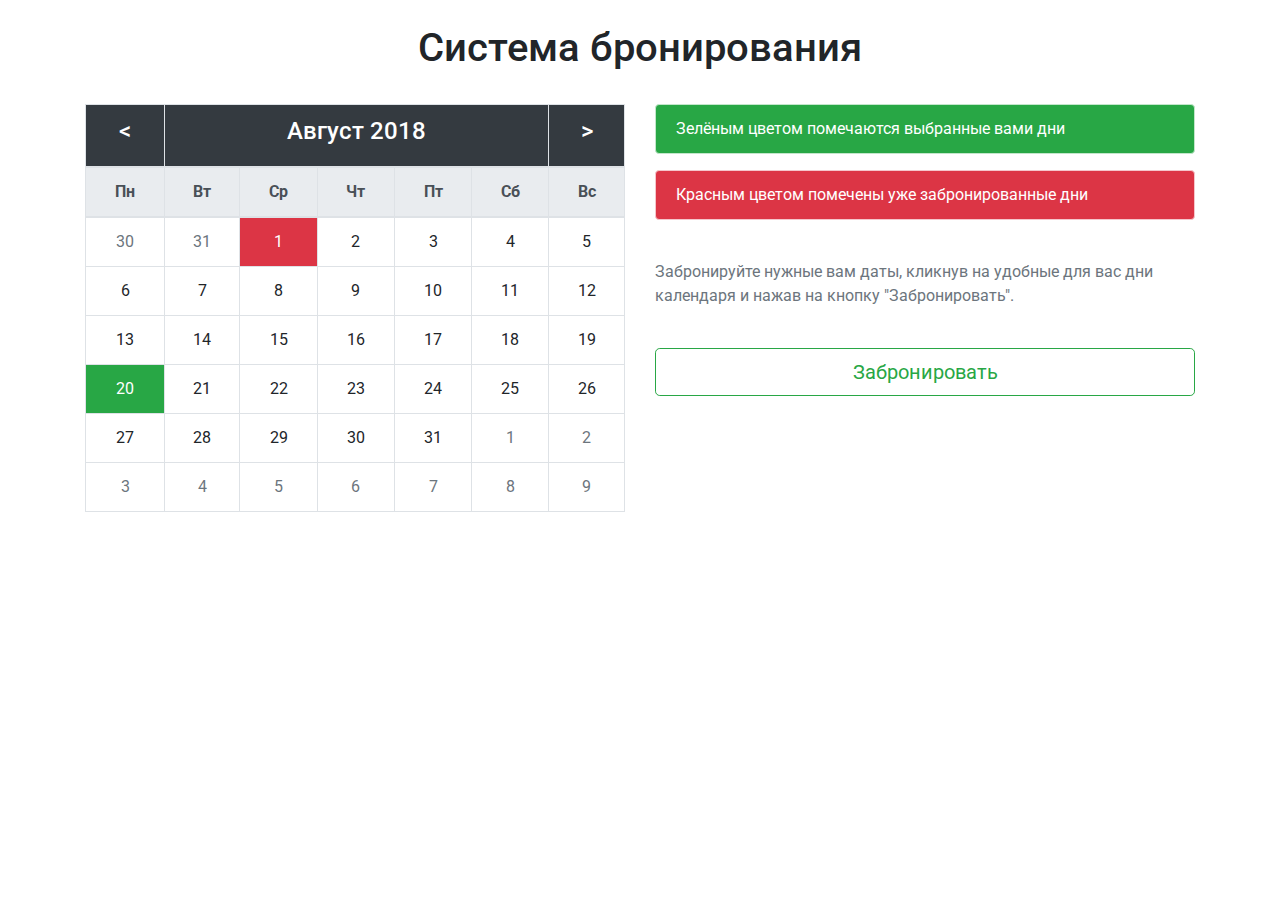
==== index.html @ 52146492 "Добавил скрипт генерации календаря" ====
﻿<!doctype html>
<html lang="ru">
<head>

	<!-- Мета-теги -->

	<meta charset="utf-8">
	<meta name="viewport" content="width=device-width, initial-scale=1, shrink-to-fit=no">

	<!-- Bootstrap стили -->
	<link rel="stylesheet" href="https://maxcdn.bootstrapcdn.com/bootstrap/4.0.0/css/bootstrap.min.css" integrity="sha384-Gn5384xqQ1aoWXA+058RXPxPg6fy4IWvTNh0E263XmFcJlSAwiGgFAW/dAiS6JXm" crossorigin="anonymous">

	<!-- Свои стили -->

	<link rel="stylesheet" type="text/css" href="style.css">

	<!-- Заголовок страницы -->

	<title>Система бронирования</title>

</head>
<body>
    <div class="container">

    	<!-- Заголовок -->

    	<div class="row">
    		<div class="col">
    			<br>
				<h1 class="text-center">Система бронирования</h1>
				<br>
			</div><!-- end of .col -->
    	</div><!-- end of .row -->

    	<!-- Основной контент -->

		<div class="row">

			<!-- Отображение календаря -->

			<div class="col-md-6">
				<table id="calendar" class="table table-bordered text-center">

					<!-- Заголовки таблицы -->

					<thead class="thead-light">
						<tr>
							<th class="bg-dark"><h4 class="text-white"><</h4></th>
							<th class="bg-dark" colspan="5"><h4 class="text-white">Август 2018</h4></th>
							<th class="bg-dark"><h4 class="text-white">></h4></th>
						</tr>
						<tr>
				      		<th scope="col">Пн</th>
					      	<th scope="col">Вт</th>
					      	<th scope="col">Ср</th>
					      	<th scope="col">Чт</th>
					      	<th scope="col">Пт</th>
					      	<th scope="col">Сб</th>
					      	<th scope="col">Вс</th>
				    	</tr>
				  	</thead>

				  	<!-- Тело таблицы -->

				  	<tbody>
				    	<tr>
					    	<td class="text-muted">30</td>
					    	<td class="text-muted">31</td>
					    	<td class="bg-danger text-white">1</td>
					    	<td>2</td>
					    	<td>3</td>
					    	<td>4</td>
					    	<td>5</td>
				    	</tr>
				    	<tr>
					    	<td>6</td>
					    	<td>7</td>
					    	<td>8</td>
					    	<td>9</td>
					    	<td>10</td>
					    	<td>11</td>
					    	<td>12</td>
				    	</tr>
				    	<tr>
					    	<td>13</td>
					    	<td>14</td>
					    	<td>15</td>
					    	<td>16</td>
					    	<td>17</td>
					    	<td>18</td>
					    	<td>19</td>
				    	</tr>
				    	<tr>
					    	<td class="bg-success text-white">20</td>
					    	<td>21</td>
					    	<td>22</td>
					    	<td>23</td>
					    	<td>24</td>
					    	<td>25</td>
					    	<td>26</td>
				    	</tr>
				    	<tr>
					    	<td>27</td>
					    	<td>28</td>
					    	<td>29</td>
					    	<td>30</td>
					    	<td>31</td>
					    	<td class="text-muted">1</td>
					    	<td class="text-muted">2</td>
				    	</tr>
				    	<tr>
					    	<td class="text-muted">3</td>
					    	<td class="text-muted">4</td>
					    	<td class="text-muted">5</td>
					    	<td class="text-muted">6</td>
					    	<td class="text-muted">7</td>
					    	<td class="text-muted">8</td>
					    	<td class="text-muted">9</td>
				    	</tr>
				  	</tbody>
				</table>
			</div><!-- end of .col-6 -->

			<!-- Отображение кнопки "Забронировать" и подсказок -->

			<div class="col-md-6">

				<!-- Подсказки -->

				<div class="alert alert-success bg-success text-white" role="alert">
					Зелёным цветом помечаются выбранные вами дни
				</div>

				<div class="alert alert-danger bg-danger text-white" role="alert">
					Красным цветом помечены уже забронированные дни
				</div>

				<!-- Небольшой текст со справкой -->

				<br>
				<p class="text-muted">Забронируйте нужные вам даты, кликнув на удобные для вас дни календаря и нажав на кнопку "Забронировать".</p>

				<!-- Кнопка "Забронировать" -->

				<br>
				<button type="button" class="btn btn-outline-success btn-lg btn-block">Забронировать</button>
				<br>
			</div><!-- end of .col-6 -->

		</div><!-- end of .row -->
	</div><!-- end of .container -->

	<!-- Область подключения скриптов -->

	<!-- Bootstrap -->

	<script src="https://code.jquery.com/jquery-3.2.1.slim.min.js" integrity="sha384-KJ3o2DKtIkvYIK3UENzmM7KCkRr/rE9/Qpg6aAZGJwFDMVNA/GpGFF93hXpG5KkN" crossorigin="anonymous"></script>
	<script src="https://cdnjs.cloudflare.com/ajax/libs/popper.js/1.12.9/umd/popper.min.js" integrity="sha384-ApNbgh9B+Y1QKtv3Rn7W3mgPxhU9K/ScQsAP7hUibX39j7fakFPskvXusvfa0b4Q" crossorigin="anonymous"></script>
	<script src="https://maxcdn.bootstrapcdn.com/bootstrap/4.0.0/js/bootstrap.min.js" integrity="sha384-JZR6Spejh4U02d8jOt6vLEHfe/JQGiRRSQQxSfFWpi1MquVdAyjUar5+76PVCmYl" crossorigin="anonymous"></script>

	<!-- Свои скрипты -->

	<script type="text/javascript" src="script.js"></script>

</body>
</html>
---- style.css ----
@import url('https://fonts.googleapis.com/css?family=Roboto');

body {
	font-family: 'Roboto', sans-serif;
}
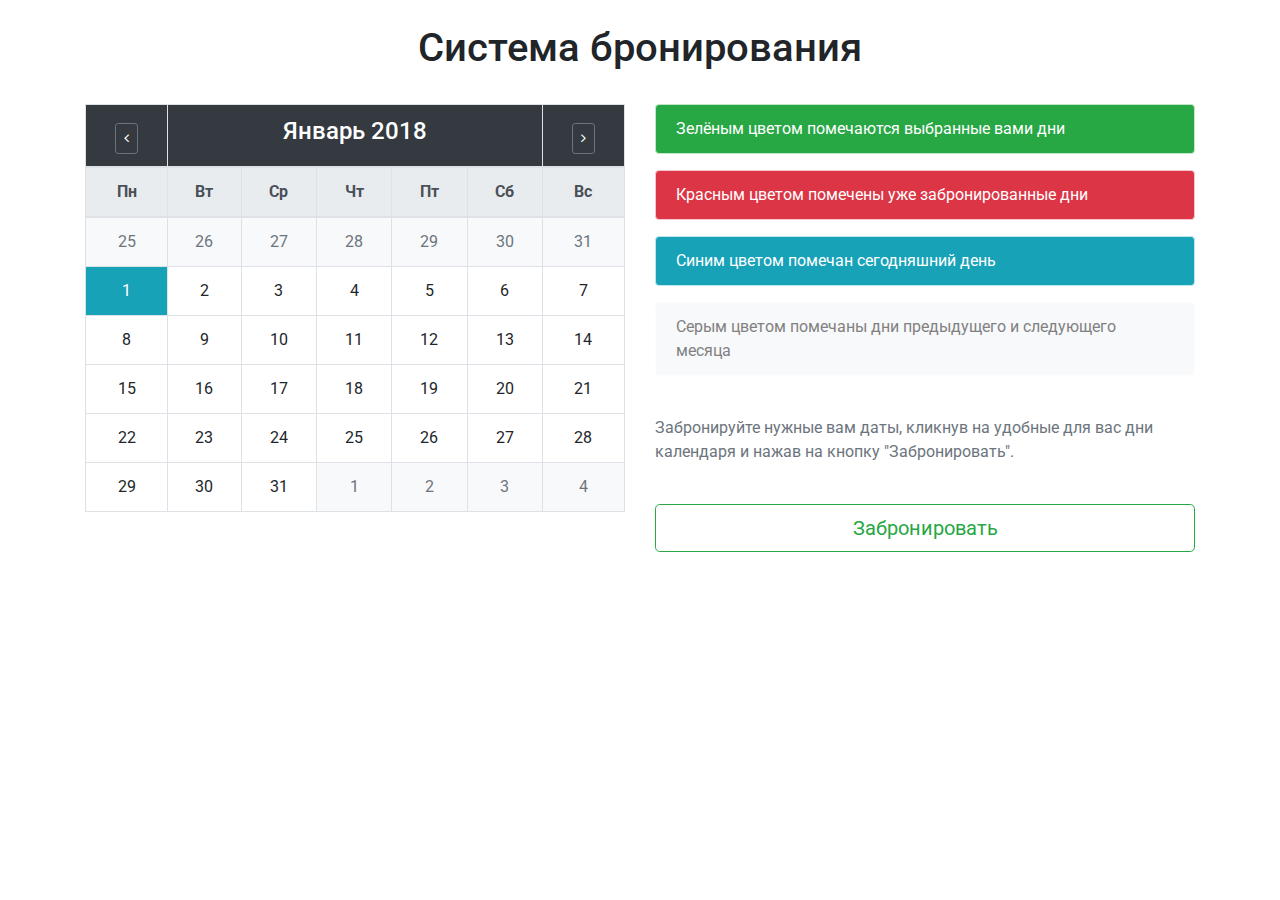
==== commit 18360c7b: "." ====
--- a/index.html
+++ b/index.html
@@ -12,6 +12,7 @@
 
 	<!-- Свои стили -->
 
+	<link rel="stylesheet" type="text/css" href="css/fontawesome.css">
 	<link rel="stylesheet" type="text/css" href="style.css">
 
 	<!-- Заголовок страницы -->
@@ -39,15 +40,25 @@
 			<!-- Отображение календаря -->
 
 			<div class="col-md-6">
-				<table id="calendar" class="table table-bordered text-center">
+				<table id="calendar" class="table table-bordered rounded text-center">
 
 					<!-- Заголовки таблицы -->
 
 					<thead class="thead-light">
 						<tr>
-							<th class="bg-dark"><h4 class="text-white"><</h4></th>
-							<th class="bg-dark" colspan="5"><h4 class="text-white">Август 2018</h4></th>
-							<th class="bg-dark"><h4 class="text-white">></h4></th>
+							<th id="prevMonth" class="bg-dark">
+								<button type="button" class="btn btn-outline-secondary btn-sm">
+									<i class="fa fa-angle-left text-white"></i>
+								</button>
+							</th>
+							<th id="month-name" class="bg-dark" colspan="5">
+								<!-- <h5 class="text-white">Август 2018</h5> -->
+							</th>
+							<th id="nextMonth" class="bg-dark">
+								<button type="button" class="btn btn-outline-secondary btn-sm">
+									<i class="fa fa-angle-right text-white"></i>
+								</button>
+							</th>
 						</tr>
 						<tr>
 				      		<th scope="col">Пн</th>
@@ -135,6 +146,14 @@
 					Красным цветом помечены уже забронированные дни
 				</div>
 
+				<div class="alert alert-info bg-info text-white" role="alert">
+					Синим цветом помечан сегодняшний день
+				</div>
+
+				<div class="alert alert-light bg-light" role="alert">
+					Серым цветом помечаны дни предыдущего и следующего месяца
+				</div>
+
 				<!-- Небольшой текст со справкой -->
 
 				<br>
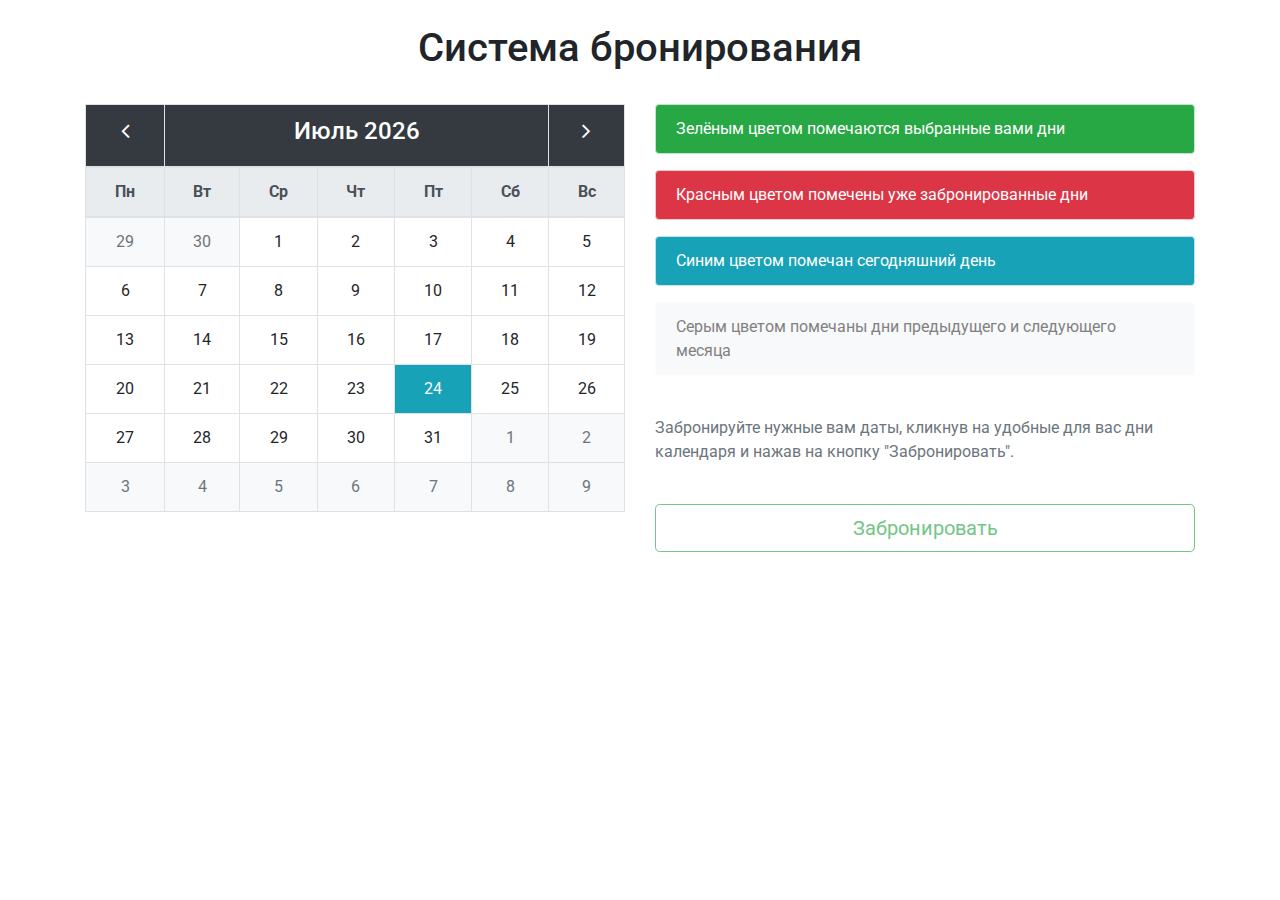
==== commit 41e1bc8b: "." ====
--- a/index.html
+++ b/index.html
@@ -47,17 +47,17 @@
 					<thead class="thead-light">
 						<tr>
 							<th id="prevMonth" class="bg-dark">
-								<button type="button" class="btn btn-outline-secondary btn-sm">
+								<h4 class="text-white">
 									<i class="fa fa-angle-left text-white"></i>
-								</button>
+								</h4>
 							</th>
 							<th id="month-name" class="bg-dark" colspan="5">
 								<!-- <h5 class="text-white">Август 2018</h5> -->
 							</th>
 							<th id="nextMonth" class="bg-dark">
-								<button type="button" class="btn btn-outline-secondary btn-sm">
+								<h4 class="text-white">
 									<i class="fa fa-angle-right text-white"></i>
-								</button>
+								</h4>
 							</th>
 						</tr>
 						<tr>
@@ -162,7 +162,7 @@
 				<!-- Кнопка "Забронировать" -->
 
 				<br>
-				<button type="button" class="btn btn-outline-success btn-lg btn-block">Забронировать</button>
+				<button type="button" class="btn btn-outline-success btn-lg btn-block" disabled>Забронировать</button>
 				<br>
 			</div><!-- end of .col-6 -->
 
@@ -173,7 +173,7 @@
 
 	<!-- Bootstrap -->
 
-	<script src="https://code.jquery.com/jquery-3.2.1.slim.min.js" integrity="sha384-KJ3o2DKtIkvYIK3UENzmM7KCkRr/rE9/Qpg6aAZGJwFDMVNA/GpGFF93hXpG5KkN" crossorigin="anonymous"></script>
+	<script src="https://code.jquery.com/jquery-3.3.1.min.js" integrity="sha256-FgpCb/KJQlLNfOu91ta32o/NMZxltwRo8QtmkMRdAu8=" crossorigin="anonymous"></script>
 	<script src="https://cdnjs.cloudflare.com/ajax/libs/popper.js/1.12.9/umd/popper.min.js" integrity="sha384-ApNbgh9B+Y1QKtv3Rn7W3mgPxhU9K/ScQsAP7hUibX39j7fakFPskvXusvfa0b4Q" crossorigin="anonymous"></script>
 	<script src="https://maxcdn.bootstrapcdn.com/bootstrap/4.0.0/js/bootstrap.min.js" integrity="sha384-JZR6Spejh4U02d8jOt6vLEHfe/JQGiRRSQQxSfFWpi1MquVdAyjUar5+76PVCmYl" crossorigin="anonymous"></script>
 
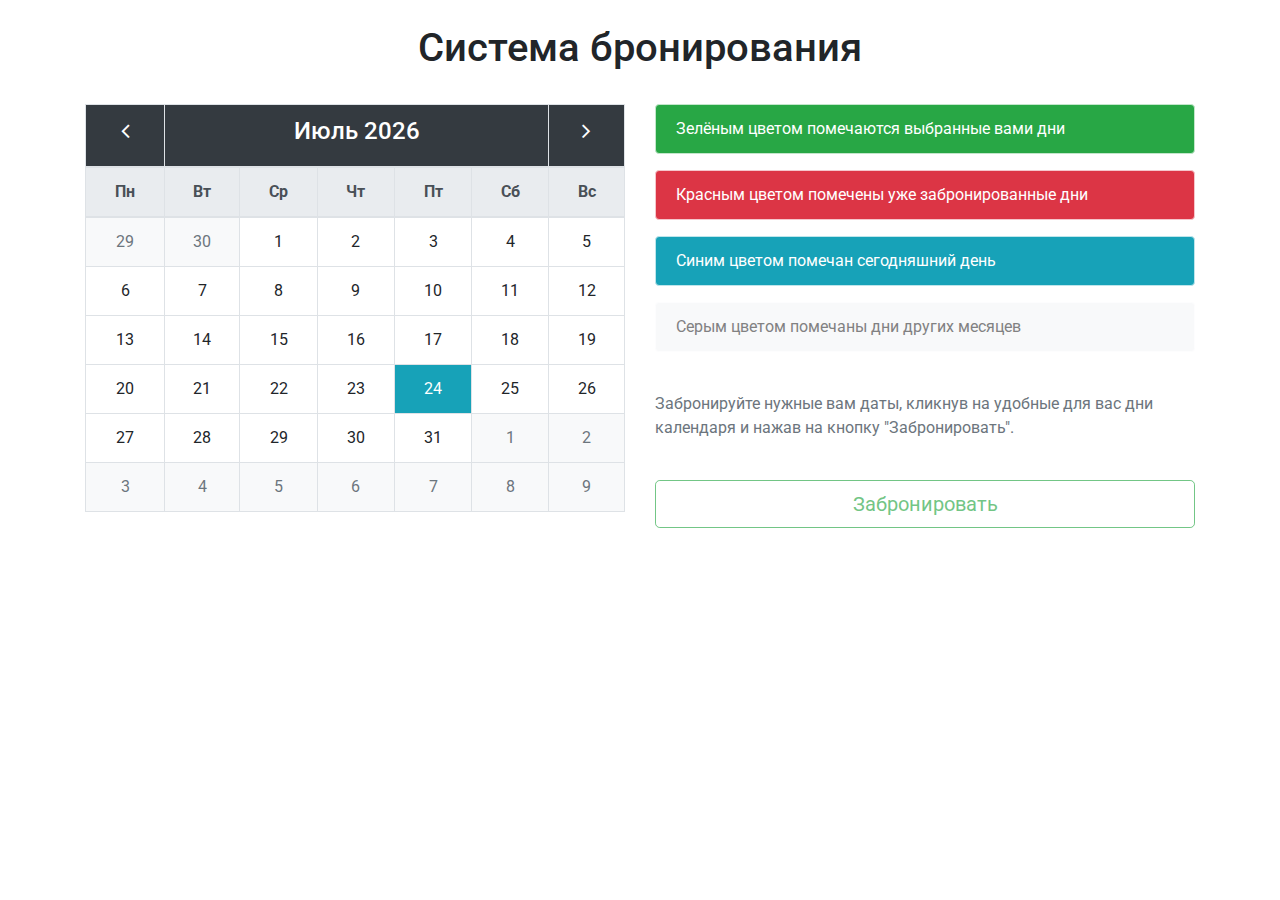
==== commit 58f94ea7: "Почти окончательное решение" ====
--- a/index.html
+++ b/index.html
@@ -151,7 +151,7 @@
 				</div>
 
 				<div class="alert alert-light bg-light" role="alert">
-					Серым цветом помечаны дни предыдущего и следующего месяца
+					Серым цветом помечаны дни других месяцев
 				</div>
 
 				<!-- Небольшой текст со справкой -->
@@ -162,7 +162,7 @@
 				<!-- Кнопка "Забронировать" -->
 
 				<br>
-				<button type="button" class="btn btn-outline-success btn-lg btn-block" disabled>Забронировать</button>
+				<button id="bookedButton" type="button" class="btn btn-outline-success btn-lg btn-block" disabled>Забронировать</button>
 				<br>
 			</div><!-- end of .col-6 -->
 
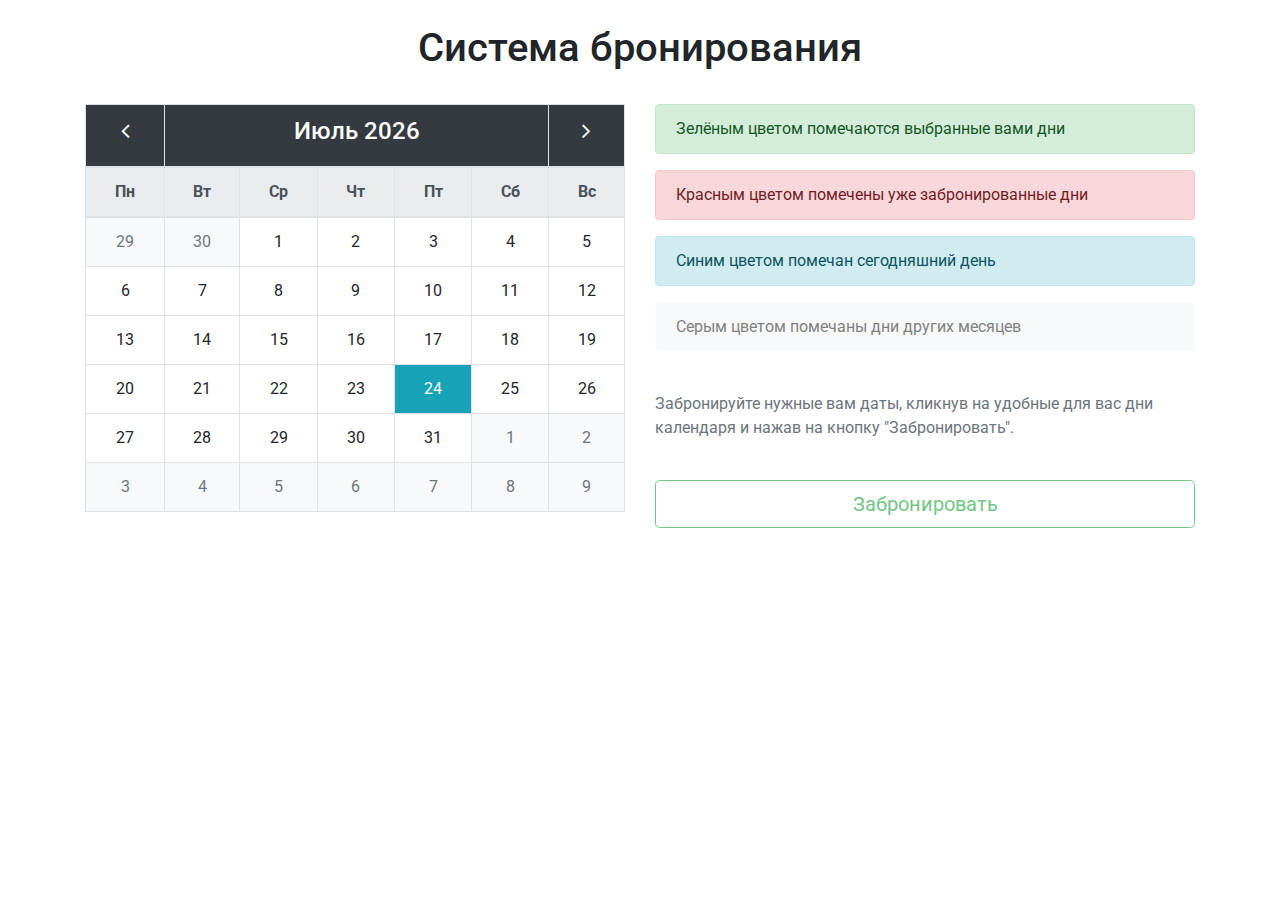
==== commit 1f187cdc: "." ====
--- a/index.html
+++ b/index.html
@@ -138,15 +138,15 @@
 
 				<!-- Подсказки -->
 
-				<div class="alert alert-success bg-success text-white" role="alert">
+				<div class="alert alert-success" role="alert">
 					Зелёным цветом помечаются выбранные вами дни
 				</div>
 
-				<div class="alert alert-danger bg-danger text-white" role="alert">
+				<div class="alert alert-danger " role="alert">
 					Красным цветом помечены уже забронированные дни
 				</div>
 
-				<div class="alert alert-info bg-info text-white" role="alert">
+				<div class="alert alert-info " role="alert">
 					Синим цветом помечан сегодняшний день
 				</div>
 
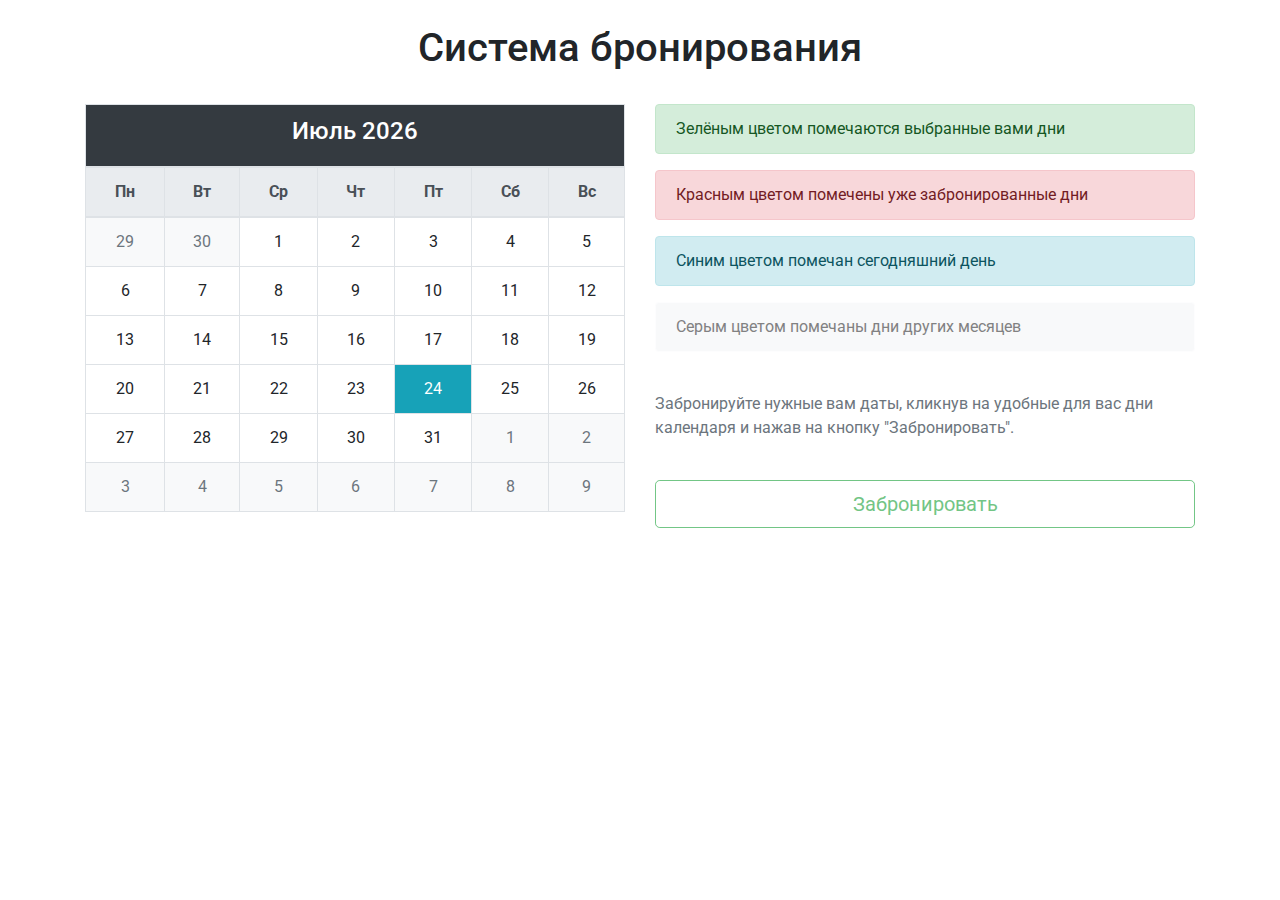
==== commit cbcc3d55: "." ====
--- a/index.html
+++ b/index.html
@@ -46,19 +46,19 @@
 
 					<thead class="thead-light">
 						<tr>
-							<th id="prevMonth" class="bg-dark">
+							<!-- <th id="prevMonth" class="bg-dark">
 								<h4 class="text-white">
 									<i class="fa fa-angle-left text-white"></i>
 								</h4>
-							</th>
-							<th id="month-name" class="bg-dark" colspan="5">
+							</th> -->
+							<th id="month-name" class="bg-dark" colspan="7">
 								<!-- <h5 class="text-white">Август 2018</h5> -->
 							</th>
-							<th id="nextMonth" class="bg-dark">
+							<!-- <th id="nextMonth" class="bg-dark">
 								<h4 class="text-white">
 									<i class="fa fa-angle-right text-white"></i>
 								</h4>
-							</th>
+							</th> -->
 						</tr>
 						<tr>
 				      		<th scope="col">Пн</th>
--- a/style.css
+++ b/style.css
@@ -2,4 +2,8 @@
 
 body {
 	font-family: 'Roboto', sans-serif;
+}
+
+.clickable:hover {
+	background: #6c757d;
 }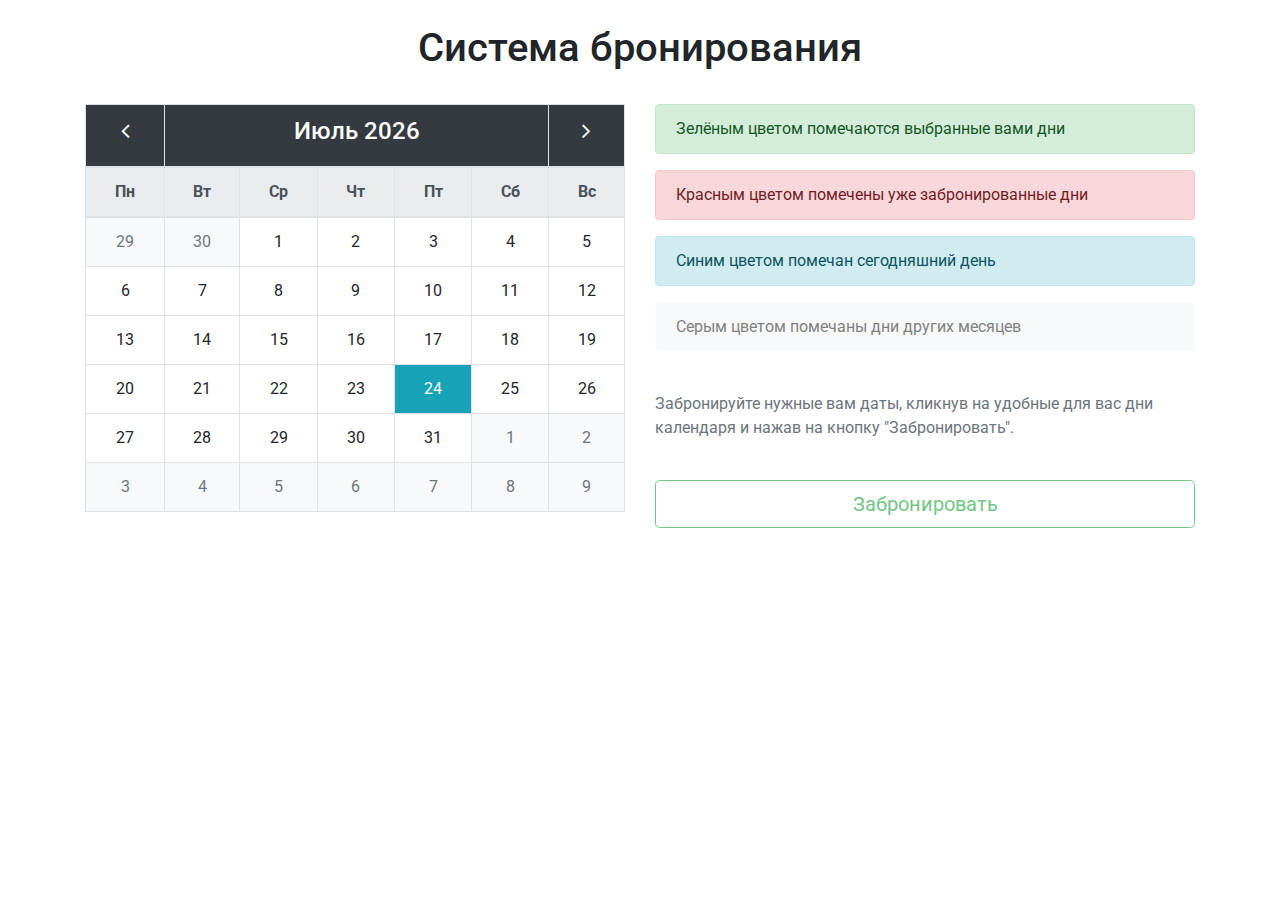
==== commit 2329d45f: "small changes :з" ====
--- a/index.html
+++ b/index.html
@@ -13,7 +13,7 @@
 	<!-- Свои стили -->
 
 	<link rel="stylesheet" type="text/css" href="css/fontawesome.css">
-	<link rel="stylesheet" type="text/css" href="style.css">
+	<link rel="stylesheet" type="text/css" href="css/style.css">
 
 	<!-- Заголовок страницы -->
 
@@ -46,19 +46,19 @@
 
 					<thead class="thead-light">
 						<tr>
-							<!-- <th id="prevMonth" class="bg-dark">
+							<th id="prevMonth" class="bg-dark">
 								<h4 class="text-white">
 									<i class="fa fa-angle-left text-white"></i>
 								</h4>
-							</th> -->
-							<th id="month-name" class="bg-dark" colspan="7">
+							</th>
+							<th id="month-name" class="bg-dark" colspan="5">
 								<!-- <h5 class="text-white">Август 2018</h5> -->
 							</th>
-							<!-- <th id="nextMonth" class="bg-dark">
+							<th id="nextMonth" class="bg-dark">
 								<h4 class="text-white">
 									<i class="fa fa-angle-right text-white"></i>
 								</h4>
-							</th> -->
+							</th>
 						</tr>
 						<tr>
 				      		<th scope="col">Пн</th>
@@ -179,7 +179,7 @@
 
 	<!-- Свои скрипты -->
 
-	<script type="text/javascript" src="script.js"></script>
+	<script type="text/javascript" src="js/script.js"></script>
 
 </body>
 </html>--- a/css/style.css
+++ b/css/style.css
@@ -0,0 +1,10 @@
+﻿@import url('https://fonts.googleapis.com/css?family=Roboto');
+
+body {
+	font-family: 'Roboto', sans-serif;
+}
+
+.clickable:hover {
+	background: #6c757d;
+	color: white;
+}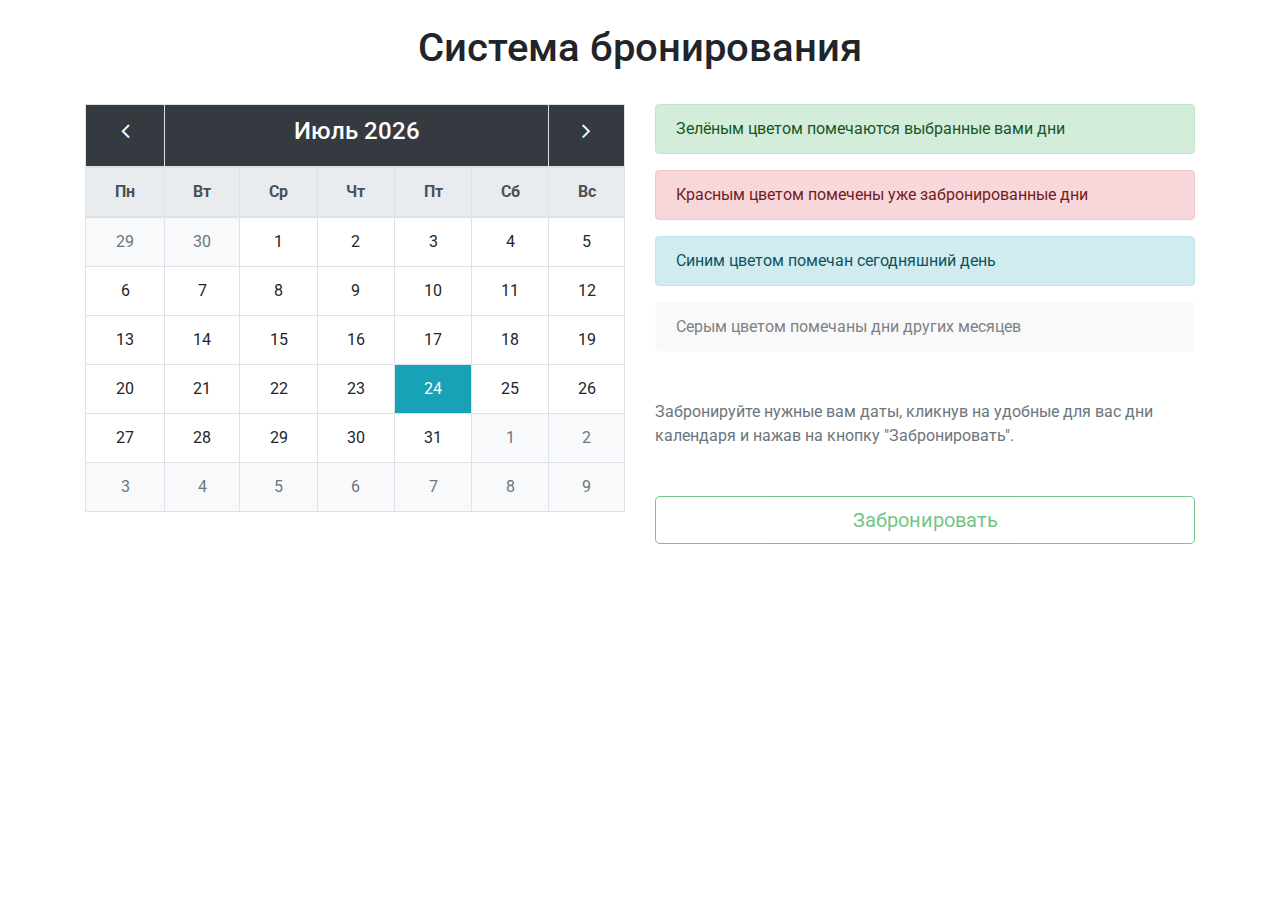
==== commit eb57fb4e: "..." ====
--- a/index.html
+++ b/index.html
@@ -138,32 +138,19 @@
 
 				<!-- Подсказки -->
 
-				<div class="alert alert-success" role="alert">
-					Зелёным цветом помечаются выбранные вами дни
-				</div>
-
-				<div class="alert alert-danger " role="alert">
-					Красным цветом помечены уже забронированные дни
-				</div>
-
-				<div class="alert alert-info " role="alert">
-					Синим цветом помечан сегодняшний день
-				</div>
-
-				<div class="alert alert-light bg-light" role="alert">
-					Серым цветом помечаны дни других месяцев
-				</div>
+				<div class="alert alert-success" role="alert">Зелёным цветом помечаются выбранные вами дни</div>
+				<div class="alert alert-danger " role="alert">Красным цветом помечены уже забронированные дни</div>
+				<div class="alert alert-info " role="alert">Синим цветом помечан сегодняшний день</div>
+				<div class="alert alert-light bg-light" role="alert">Серым цветом помечаны дни других месяцев</div>
 
 				<!-- Небольшой текст со справкой -->
 
-				<br>
-				<p class="text-muted">Забронируйте нужные вам даты, кликнув на удобные для вас дни календаря и нажав на кнопку "Забронировать".</p>
+				<p class="text-muted my-5">Забронируйте нужные вам даты, кликнув на удобные для вас дни календаря и нажав на кнопку "Забронировать".</p>
 
 				<!-- Кнопка "Забронировать" -->
 
-				<br>
-				<button id="bookedButton" type="button" class="btn btn-outline-success btn-lg btn-block" disabled>Забронировать</button>
-				<br>
+				<button id="bookedButton" type="button" class="btn btn-outline-success btn-lg btn-block mb-5" disabled>Забронировать</button>
+
 			</div><!-- end of .col-6 -->
 
 		</div><!-- end of .row -->
--- a/css/style.css
+++ b/css/style.css
@@ -1,4 +1,4 @@
-﻿@import url('https://fonts.googleapis.com/css?family=Roboto');
+@import url('https://fonts.googleapis.com/css?family=Roboto');
 
 body {
 	font-family: 'Roboto', sans-serif;
